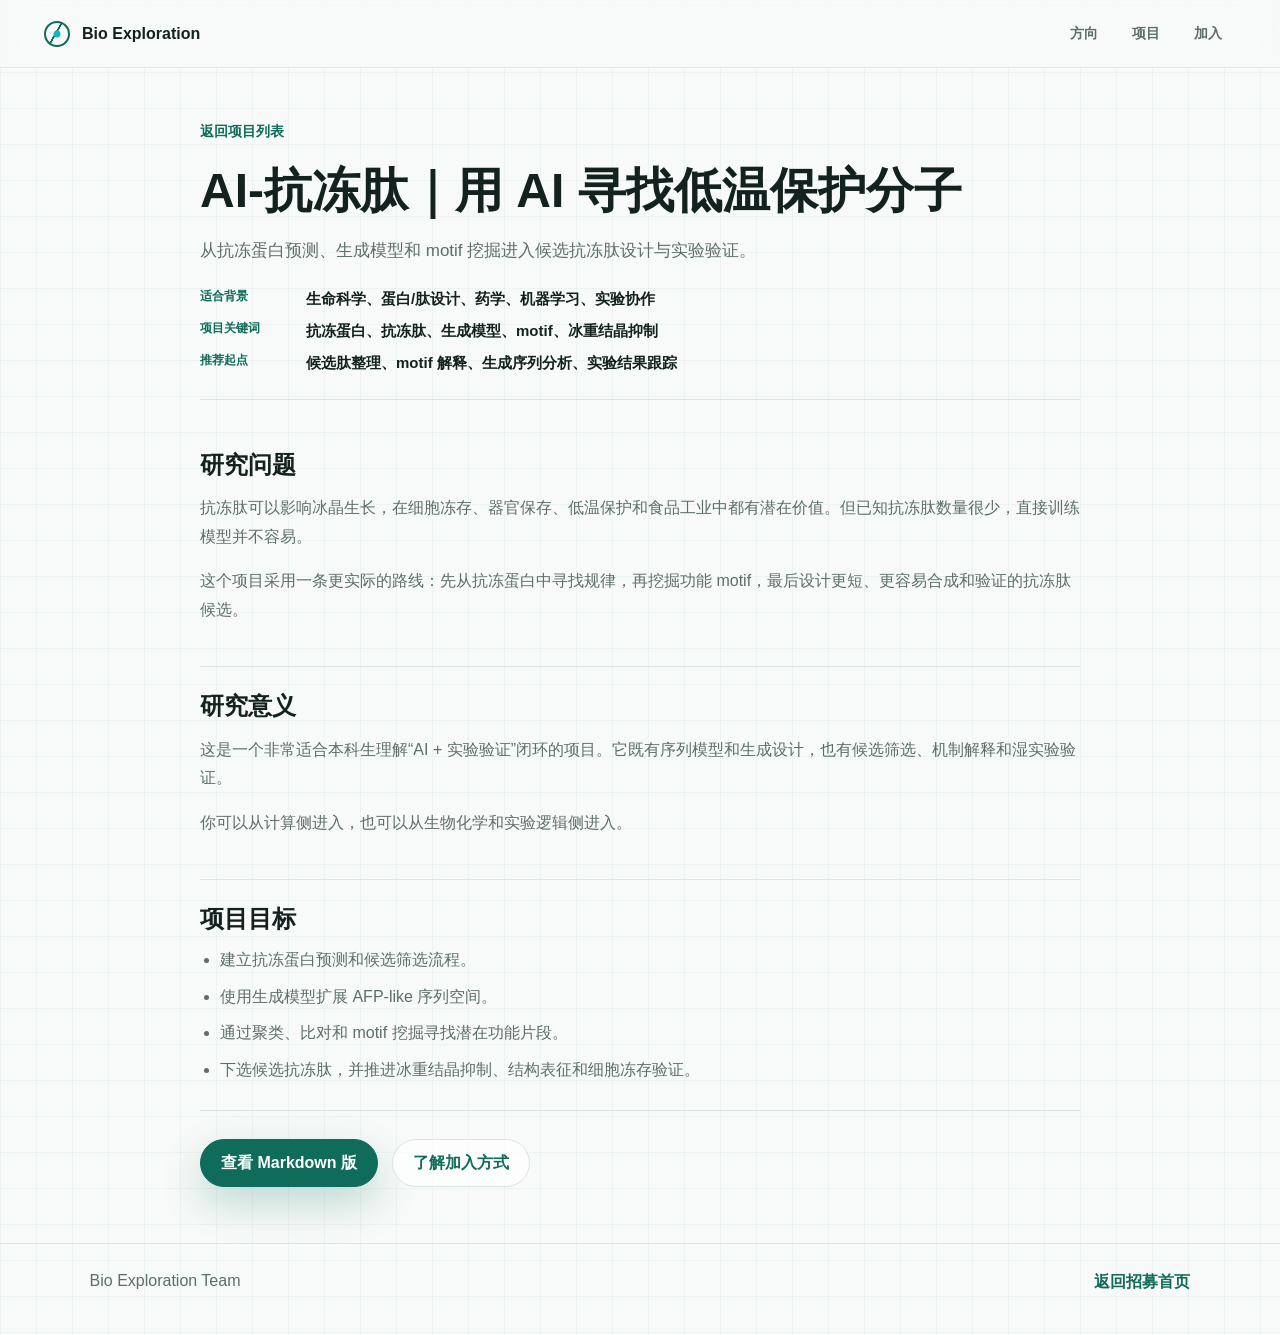
==== Recruit/project.html @ 432aec0e "Initial undergraduate panel" ====
<!doctype html>
<html lang="zh-CN">
  <head>
    <meta charset="utf-8" />
    <meta name="viewport" content="width=device-width, initial-scale=1" />
    <title>项目介绍｜生物探索团队本科生招募</title>
    <meta name="description" content="生物探索团队本科生招募项目介绍。" />
    <link rel="stylesheet" href="./styles.css" />
  </head>
  <body>
    <header class="site-header" data-header>
      <a class="brand" href="./index.html" aria-label="返回招募首页">
        <span class="brand-mark" aria-hidden="true"></span>
        <span>Bio Exploration</span>
      </a>
      <nav class="nav" aria-label="页面导航">
        <a href="./index.html#directions">方向</a>
        <a href="./index.html#projects">项目</a>
        <a href="./index.html#join">加入</a>
      </nav>
    </header>

    <main class="project-page">
      <section class="project-hero">
        <a class="back-link" href="./index.html#projects">返回项目列表</a>
        <h1 id="project-title">项目介绍</h1>
        <p class="project-lead" id="project-lead"></p>
        <div class="project-meta-grid" id="project-meta"></div>
      </section>

      <section class="project-detail-grid" aria-label="项目详情">
        <article class="detail-panel">
          <h2>研究问题</h2>
          <div id="project-question"></div>
        </article>
        <article class="detail-panel">
          <h2>研究意义</h2>
          <div id="project-meaning"></div>
        </article>
        <article class="detail-panel wide">
          <h2>项目目标</h2>
          <ul class="goal-list" id="project-goals"></ul>
        </article>
      </section>

      <section class="project-actions">
        <a class="button primary" id="project-md" href="#">查看 Markdown 版</a>
        <a class="button secondary" href="./index.html#join">了解加入方式</a>
      </section>
    </main>

    <footer class="footer">
      <span>Bio Exploration Team</span>
      <a href="./index.html">返回招募首页</a>
    </footer>

    <script src="./projects.js"></script>
    <script src="./project.js"></script>
  </body>
</html>
---- Recruit/styles.css ----
:root {
  color-scheme: light;
  --bg: #f7faf8;
  --surface: #ffffff;
  --surface-2: #edf4f1;
  --ink: #13221f;
  --muted: #5d6e69;
  --line: #d9e6e1;
  --green: #0f6b5a;
  --green-2: #0a8f7d;
  --cyan: #11b7bd;
  --blue: #385b74;
  --gold: #b9892d;
  --shadow: 0 24px 70px rgba(22, 49, 43, 0.12);
  font-family: Inter, "Segoe UI", "PingFang SC", "Microsoft YaHei", Arial, sans-serif;
}

* {
  box-sizing: border-box;
}

html {
  scroll-behavior: smooth;
}

body {
  margin: 0;
  color: var(--ink);
  background:
    linear-gradient(90deg, rgba(15, 107, 90, 0.045) 1px, transparent 1px),
    linear-gradient(rgba(15, 107, 90, 0.045) 1px, transparent 1px),
    var(--bg);
  background-size: 36px 36px;
}

a {
  color: inherit;
  text-decoration: none;
}

.site-header {
  position: sticky;
  top: 0;
  z-index: 20;
  display: flex;
  align-items: center;
  justify-content: space-between;
  min-height: 68px;
  padding: 0 44px;
  border-bottom: 1px solid rgba(217, 230, 225, 0.74);
  background: rgba(247, 250, 248, 0.86);
  backdrop-filter: blur(16px);
}

.brand {
  display: inline-flex;
  align-items: center;
  gap: 12px;
  font-weight: 800;
  letter-spacing: 0;
}

.brand-mark {
  width: 26px;
  height: 26px;
  border: 2px solid var(--green);
  border-radius: 50%;
  background:
    radial-gradient(circle at 50% 50%, var(--cyan) 0 3px, transparent 4px),
    linear-gradient(120deg, transparent 42%, var(--green) 43% 48%, transparent 49%);
}

.nav {
  display: flex;
  align-items: center;
  gap: 6px;
}

.nav a {
  padding: 10px 14px;
  border-radius: 999px;
  color: var(--muted);
  font-size: 14px;
  font-weight: 650;
}

.nav a:hover {
  color: var(--green);
  background: rgba(15, 107, 90, 0.08);
}

.hero {
  display: flex;
  flex-direction: column;
  justify-content: center;
  align-items: center;
  text-align: center;
  min-height: calc(86vh - 68px);
  padding: 86px 7vw 64px;
}

.hero-copy {
  max-width: 980px;
}

.eyebrow {
  margin: 0 0 14px;
  color: var(--green);
  font-size: 12px;
  font-weight: 900;
  letter-spacing: 0.14em;
  text-transform: uppercase;
}

h1,
h2,
h3,
p {
  letter-spacing: 0;
}

h1 {
  margin: 0;
  font-size: clamp(42px, 5.35vw, 74px);
  line-height: 1.02;
  max-width: 960px;
}

.title-line,
.title-art {
  display: block;
}

.title-art {
  margin-top: 10px;
  font-size: clamp(58px, 8vw, 112px);
  font-weight: 950;
  letter-spacing: 0;
  line-height: 0.92;
  color: transparent;
  background:
    linear-gradient(105deg, var(--green), var(--cyan) 48%, var(--blue) 92%);
  -webkit-background-clip: text;
  background-clip: text;
  text-shadow: 0 18px 42px rgba(15, 107, 90, 0.16);
}

h2 {
  margin: 0;
  font-size: clamp(32px, 4vw, 54px);
  line-height: 1.1;
}

h3 {
  margin: 0;
  font-size: 22px;
  line-height: 1.24;
}

.hero-text {
  max-width: 720px;
  margin: 28px 0 0;
  color: var(--muted);
  font-size: 20px;
  line-height: 1.75;
  margin-left: auto;
  margin-right: auto;
}

.hero-actions {
  display: flex;
  flex-wrap: wrap;
  justify-content: center;
  gap: 14px;
  margin-top: 34px;
}

.button {
  display: inline-flex;
  align-items: center;
  justify-content: center;
  min-height: 48px;
  padding: 0 20px;
  border: 1px solid var(--line);
  border-radius: 999px;
  font-weight: 800;
}

.button.primary {
  color: #fff;
  border-color: var(--green);
  background: var(--green);
  box-shadow: 0 16px 40px rgba(15, 107, 90, 0.24);
}

.button.secondary {
  color: var(--green);
  background: rgba(255, 255, 255, 0.72);
}

.signal-row {
  display: flex;
  flex-wrap: wrap;
  justify-content: center;
  gap: 10px;
  margin-top: 30px;
}

.signal-row span {
  padding: 8px 12px;
  border: 1px solid var(--line);
  border-radius: 999px;
  color: var(--blue);
  background: rgba(255, 255, 255, 0.68);
  font-size: 14px;
  font-weight: 700;
}

.hero-summary {
  display: grid;
  grid-template-columns: repeat(3, minmax(0, 1fr));
  gap: 14px;
  width: min(980px, 100%);
  margin-top: 52px;
}

.hero-summary span {
  min-height: 86px;
  display: flex;
  align-items: center;
  padding: 22px;
  border: 1px solid var(--line);
  border-radius: 8px;
  background: rgba(255, 255, 255, 0.74);
  color: var(--blue);
  font-size: 18px;
  font-weight: 850;
  box-shadow: 0 14px 44px rgba(22, 49, 43, 0.07);
}

.section {
  padding: 86px 7vw;
}

.section-heading {
  max-width: 820px;
  margin-bottom: 34px;
}

.section-heading.compact {
  max-width: 760px;
}

.section-heading p:not(.eyebrow),
.fit-copy p,
.join-section p {
  color: var(--muted);
  font-size: 17px;
  line-height: 1.75;
}

.track-tabs {
  display: inline-flex;
  gap: 6px;
  padding: 6px;
  margin-bottom: 22px;
  border: 1px solid var(--line);
  border-radius: 999px;
  background: rgba(255, 255, 255, 0.72);
}

.track-tab {
  min-height: 40px;
  padding: 0 16px;
  border: 0;
  border-radius: 999px;
  color: var(--muted);
  background: transparent;
  font: inherit;
  font-weight: 800;
  cursor: pointer;
}

.track-tab.active {
  color: #fff;
  background: var(--green);
}

.track-grid {
  display: grid;
  grid-template-columns: repeat(3, minmax(0, 1fr));
  gap: 18px;
}

.track-card,
.project-card,
.fit-list > div,
.join-card {
  border: 1px solid var(--line);
  border-radius: 8px;
  background: rgba(255, 255, 255, 0.82);
  box-shadow: 0 14px 44px rgba(22, 49, 43, 0.08);
}

.track-card {
  min-height: 320px;
  padding: 26px;
  transition: border-color 180ms ease, transform 180ms ease, background 180ms ease;
}

.track-card.active {
  border-color: rgba(15, 107, 90, 0.42);
  background: linear-gradient(180deg, #ffffff, #edf7f4);
  transform: translateY(-3px);
}

.track-index,
.project-tag {
  display: inline-block;
  margin-bottom: 18px;
  color: var(--green);
  font-size: 12px;
  font-weight: 900;
  letter-spacing: 0.08em;
}

.track-card p,
.project-card p,
.fit-list p,
.join-card p {
  color: var(--muted);
  line-height: 1.68;
}

.track-card ul {
  display: grid;
  gap: 9px;
  padding: 0;
  margin: 20px 0 0;
  list-style: none;
}

.track-card li {
  position: relative;
  padding-left: 18px;
  color: var(--blue);
  font-weight: 650;
}

.track-card li::before {
  content: "";
  position: absolute;
  left: 0;
  top: 0.62em;
  width: 7px;
  height: 7px;
  border-radius: 50%;
  background: var(--cyan);
}

.project-section {
  background: linear-gradient(180deg, rgba(237, 244, 241, 0.62), rgba(247, 250, 248, 0));
}

.project-grid {
  display: grid;
  grid-template-columns: repeat(5, minmax(0, 1fr));
  gap: 16px;
}

.project-card {
  min-height: 250px;
  padding: 22px;
  display: flex;
  flex-direction: column;
  justify-content: space-between;
  transition: transform 180ms ease, border-color 180ms ease, box-shadow 180ms ease;
}

.project-card:hover {
  transform: translateY(-5px);
  border-color: rgba(15, 107, 90, 0.5);
  box-shadow: 0 22px 60px rgba(22, 49, 43, 0.13);
}

.project-card.featured {
  background: linear-gradient(180deg, #ffffff, #eef8f6);
}

.fit-section {
  display: grid;
  grid-template-columns: 0.82fr 1.18fr;
  gap: 42px;
  align-items: start;
}

.fit-list {
  display: grid;
  grid-template-columns: repeat(3, minmax(0, 1fr));
  gap: 16px;
}

.fit-list > div {
  padding: 24px;
  min-height: 230px;
}

.tasks-section {
  padding-top: 42px;
}

.task-board {
  display: grid;
  grid-template-columns: repeat(3, minmax(0, 1fr));
  gap: 14px;
}

.task-board div {
  display: grid;
  grid-template-columns: auto 1fr;
  gap: 10px 14px;
  align-items: start;
  min-height: 160px;
  padding: 22px;
  border: 1px solid var(--line);
  border-radius: 8px;
  background: rgba(255, 255, 255, 0.76);
}

.task-board span {
  display: inline-flex;
  align-items: center;
  justify-content: center;
  width: 34px;
  height: 34px;
  border-radius: 50%;
  color: #fff;
  background: var(--green);
  font-size: 13px;
  font-weight: 850;
  grid-row: span 2;
}

.task-board strong {
  display: block;
  font-size: 18px;
  line-height: 1.28;
}

.task-board p {
  margin: 0;
  color: var(--muted);
  line-height: 1.62;
}

.join-section {
  display: grid;
  grid-template-columns: 1fr minmax(300px, 440px);
  gap: 34px;
  align-items: center;
  margin: 42px 7vw 82px;
  padding: 36px;
  border: 1px solid rgba(15, 107, 90, 0.18);
  border-radius: 8px;
  background:
    linear-gradient(135deg, rgba(15, 107, 90, 0.94), rgba(12, 73, 74, 0.94)),
    var(--green);
  color: #fff;
  box-shadow: var(--shadow);
}

.join-section .eyebrow,
.join-section p {
  color: rgba(255, 255, 255, 0.76);
}

.join-card {
  padding: 24px;
  background: rgba(255, 255, 255, 0.12);
  border-color: rgba(255, 255, 255, 0.24);
}

.join-card span {
  display: block;
  margin-bottom: 10px;
  color: rgba(255, 255, 255, 0.66);
  font-size: 12px;
  font-weight: 900;
  letter-spacing: 0.12em;
  text-transform: uppercase;
}

.join-card strong {
  display: block;
  font-size: 26px;
}

.join-card p {
  margin-bottom: 0;
}

.footer {
  display: flex;
  justify-content: space-between;
  gap: 18px;
  padding: 28px 7vw 42px;
  color: var(--muted);
  border-top: 1px solid var(--line);
}

.footer a {
  color: var(--green);
  font-weight: 800;
}

.project-page {
  padding: 54px 7vw 56px;
}

.project-hero {
  max-width: 880px;
  margin: 0 auto 26px;
  padding-bottom: 24px;
  border-bottom: 1px solid var(--line);
}

.back-link {
  display: inline-flex;
  margin-bottom: 22px;
  color: var(--green);
  font-weight: 850;
  font-size: 14px;
}

.project-hero h1 {
  max-width: 820px;
  font-size: clamp(30px, 4vw, 48px);
  line-height: 1.16;
}

.project-lead {
  max-width: 780px;
  color: var(--muted);
  font-size: 17px;
  line-height: 1.72;
}

.project-meta-grid {
  display: grid;
  grid-template-columns: 1fr;
  gap: 8px;
  margin-top: 22px;
}

.project-meta-grid div {
  display: grid;
  grid-template-columns: 92px 1fr;
  gap: 14px;
  padding: 0;
  border: 0;
  background: transparent;
}

.project-meta-grid span {
  display: block;
  color: var(--green);
  font-size: 12px;
  font-weight: 900;
  line-height: 1.6;
}

.project-meta-grid strong {
  display: block;
  font-size: 15px;
  line-height: 1.6;
  font-weight: 650;
}

.project-detail-grid {
  display: grid;
  grid-template-columns: 1fr;
  gap: 0;
  max-width: 880px;
  margin: 0 auto;
}

.detail-panel {
  padding: 26px 0;
  border-bottom: 1px solid var(--line);
  background: transparent;
}

.detail-panel h2 {
  font-size: 24px;
  margin-bottom: 14px;
}

.detail-panel p,
.goal-list li {
  color: var(--muted);
  font-size: 16px;
  line-height: 1.78;
}

.goal-list {
  display: grid;
  gap: 8px;
  padding-left: 20px;
  margin: 14px 0 0;
  list-style: disc;
}

.goal-list li {
  position: relative;
  min-height: 0;
  padding: 0;
  border: 0;
  background: transparent;
}

.project-actions {
  display: flex;
  justify-content: flex-start;
  gap: 14px;
  max-width: 880px;
  margin: 28px auto 0;
}

@media (max-width: 1080px) {
  .fit-section,
  .join-section {
    grid-template-columns: 1fr;
  }

  .track-grid,
  .fit-list,
  .task-board {
    grid-template-columns: 1fr;
  }

  .project-grid {
    grid-template-columns: repeat(2, minmax(0, 1fr));
  }
}

@media (max-width: 700px) {
  .site-header {
    position: static;
    align-items: flex-start;
    flex-direction: column;
    padding: 18px 22px;
    gap: 14px;
  }

  .nav {
    width: 100%;
    overflow-x: auto;
    padding-bottom: 3px;
  }

  .hero,
  .section {
    padding-left: 22px;
    padding-right: 22px;
  }

  h1 {
    font-size: 38px;
  }

  .title-art {
    font-size: 56px;
  }

  .hero-text {
    font-size: 17px;
  }

  .hero-summary {
    grid-template-columns: 1fr;
    margin-top: 34px;
  }

  .project-grid {
    grid-template-columns: 1fr;
  }

  .track-tabs {
    display: flex;
    width: 100%;
    overflow-x: auto;
  }

  .track-tab {
    white-space: nowrap;
  }

  .join-section {
    margin-left: 22px;
    margin-right: 22px;
    padding: 26px;
  }

  .footer {
    flex-direction: column;
    padding-left: 22px;
    padding-right: 22px;
  }

  .project-page {
    padding: 28px 22px 48px;
  }

  .project-meta-grid,
  .project-detail-grid,
  .goal-list {
    grid-template-columns: 1fr;
  }

  .project-meta-grid div {
    grid-template-columns: 1fr;
    gap: 2px;
  }

  .project-actions {
    flex-direction: column;
  }
}
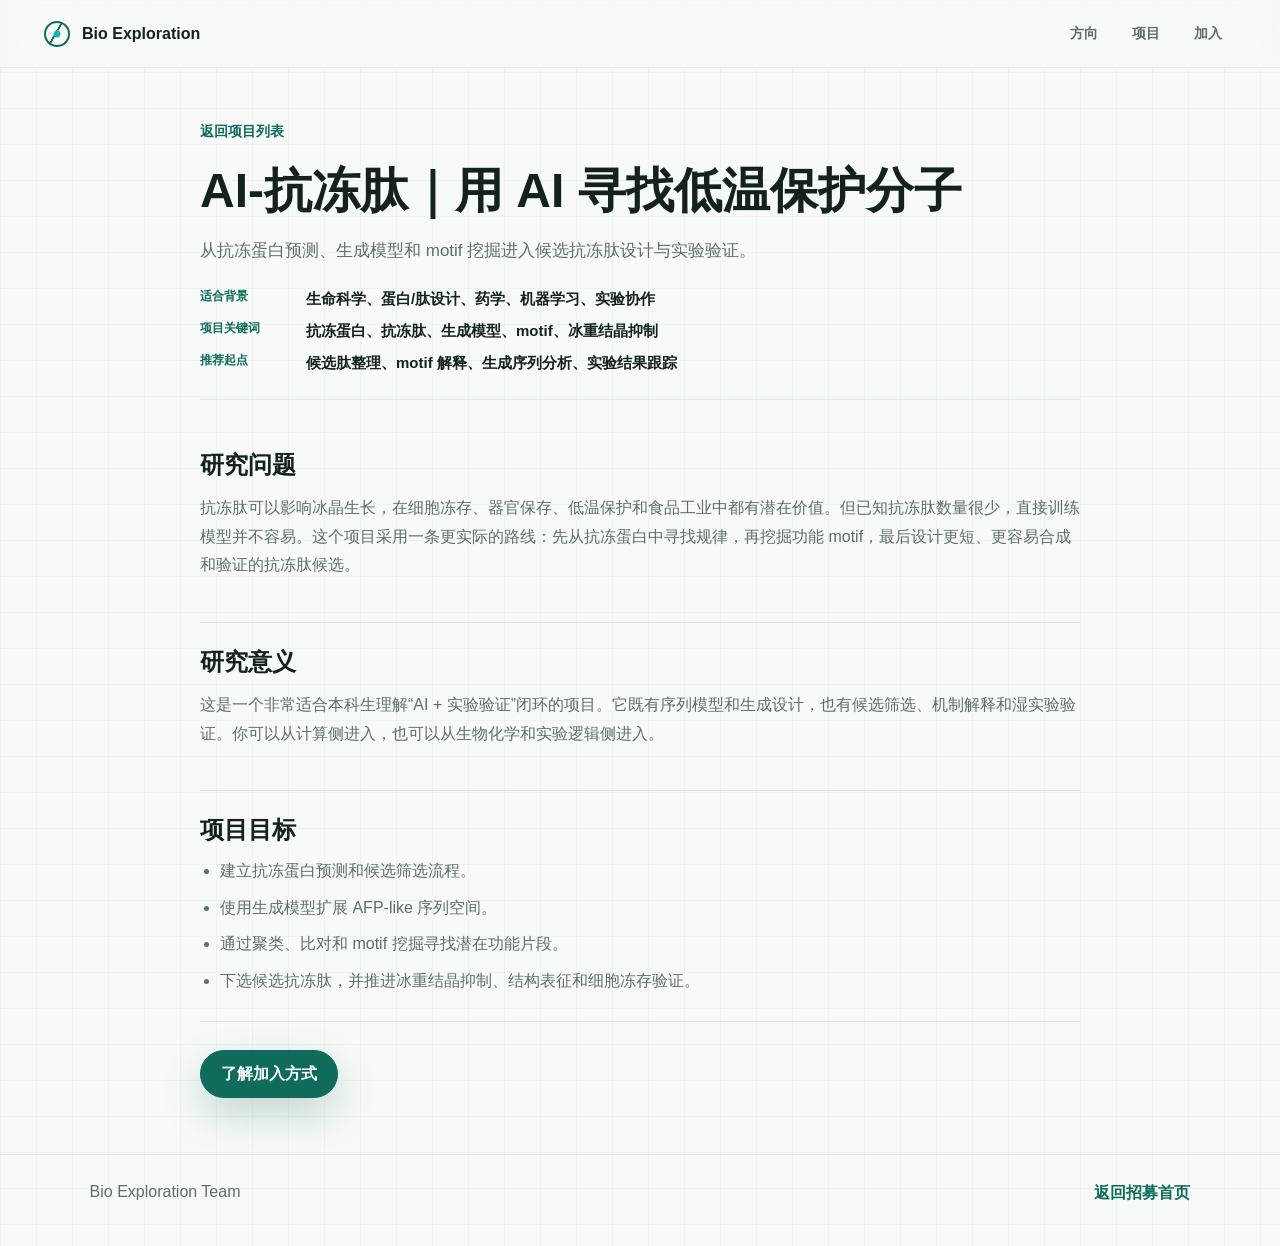
==== commit 652dc0b0: "Initial recruit panel" ====
--- a/Recruit/project.html
+++ b/Recruit/project.html
@@ -44,8 +44,7 @@
       </section>
 
       <section class="project-actions">
-        <a class="button primary" id="project-md" href="#">查看 Markdown 版</a>
-        <a class="button secondary" href="./index.html#join">了解加入方式</a>
+        <a class="button primary" href="./index.html#join">了解加入方式</a>
       </section>
     </main>
 
